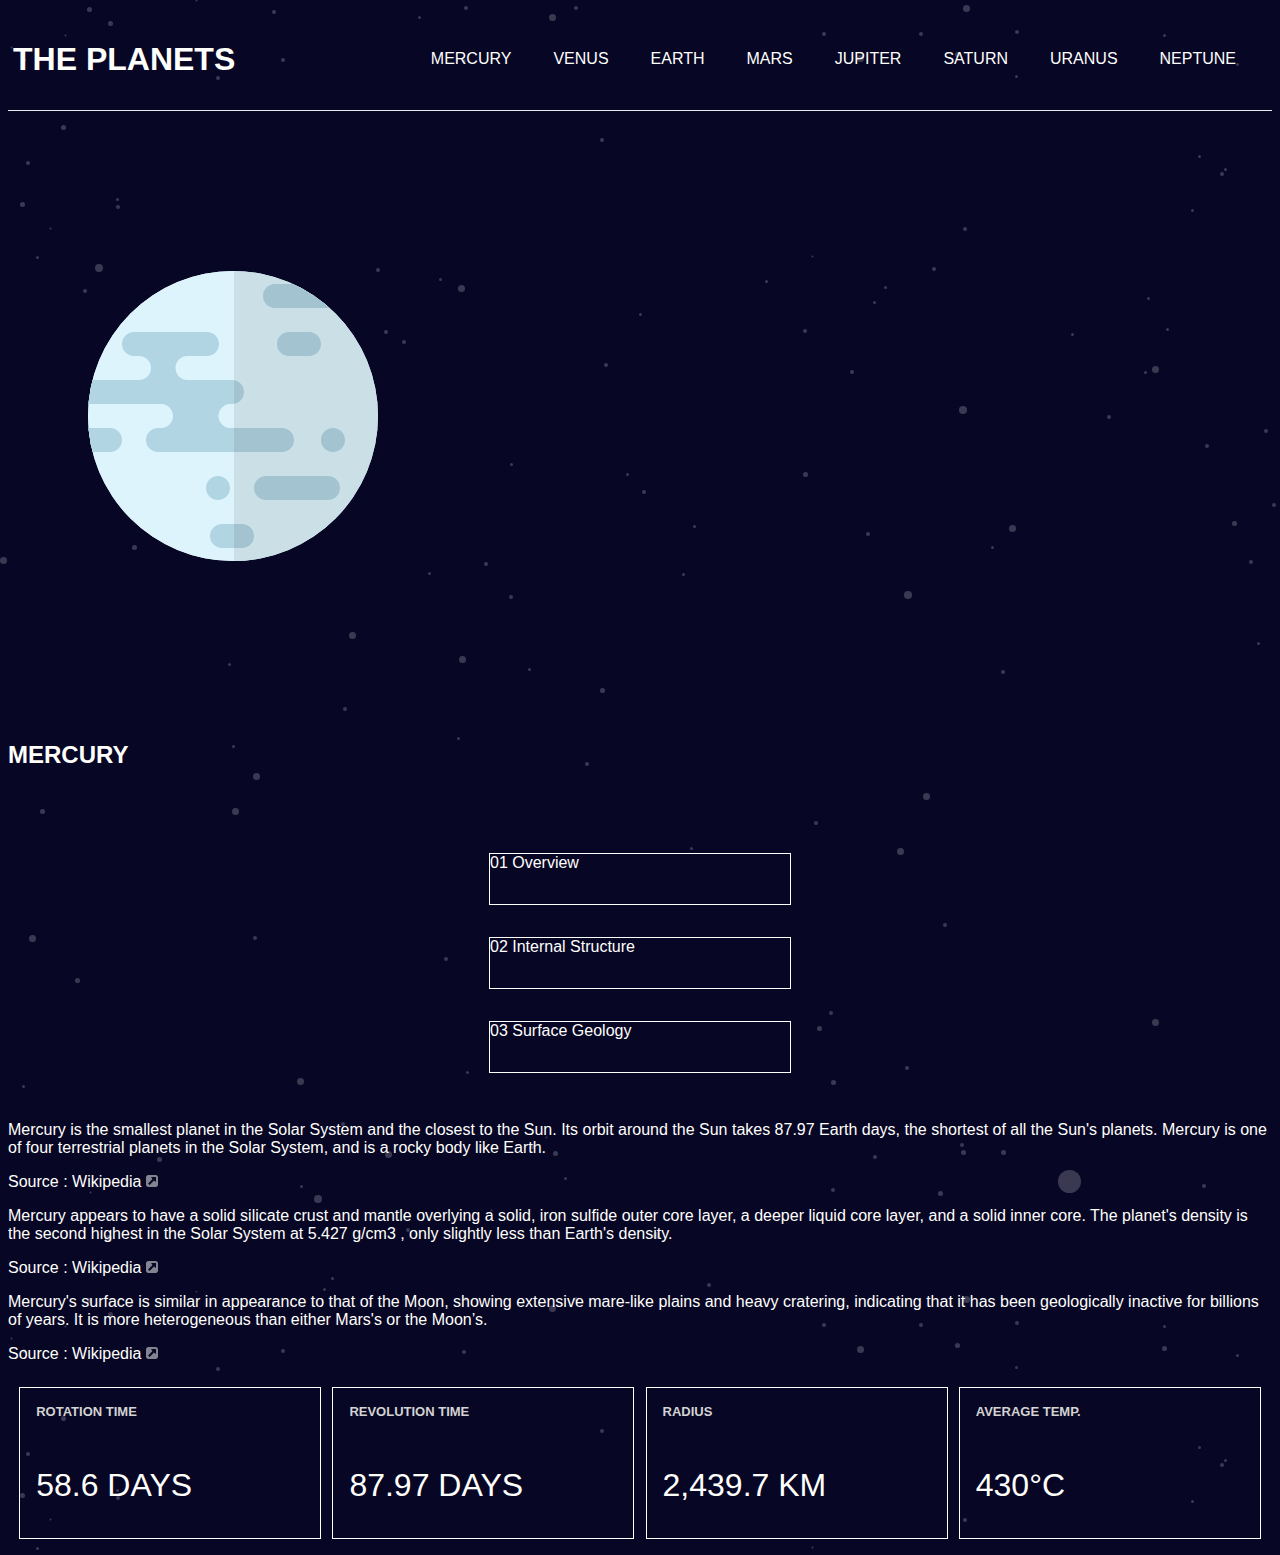
==== index.html @ 14587201 "spent several hours trying to fix on hover for planet svg, got nowhere. moved to working on overview" ====
<!DOCTYPE html>
<html lang="en">
<head>
  <meta charset="UTF-8">
  <meta name="viewport" content="width=device-width, initial-scale=1.0">

  <link rel="icon" type="image/png" sizes="32x32" href="./assets/favicon-32x32.png">
  <link rel="stylesheet" href="styles.css">
  <link rel="preconnect" href="https://fonts.googleapis.com">
  <link rel="preconnect" href="https://fonts.gstatic.com" crossorigin>
  <link href="https://fonts.googleapis.com/css2?family=Noto+Sans:ital,wght@0,100..900;1,100..900&display=swap" rel="stylesheet">
  
  <title>Frontend Mentor | Planets fact site</title>
</head>

<body>

  <!-- Header Start -->

  <header>
    <div class="header__logo">
      <h1>THE PLANETS</h1>
    </div>
    <div>
      <ul class="header__nav">
        <li class="header__li"><a href="index.html">MERCURY</a></li>
        <li class="header__li"><a href="venus.html">VENUS</a></li>
        <li class="header__li"><a href="earth.html">EARTH</a></li>
        <li class="header__li"><a href="mars.html">MARS</a></li>
        <li class="header__li"><a href="jupiter.html">JUPITER</a></li>
        <li class="header__li"><a href="saturn.html">SATURN</a></li>
        <li class="header__li"><a href="uranus.html">URANUS</a></li>
        <li class="header__li"><a href="neptune.html">NEPTUNE</a></li>
      </ul>
    </div>
  </header>

  <!-- Header End -->

  <!-- Planet SVGs Start -->

  <div class="planet__container">
    <div class="planet__top">
      <svg class="top__svg" xmlns="http://www.w3.org/2000/svg" xmlns:xlink="http://www.w3.org/1999/xlink" width="290" height="290"><defs><circle id="a" cx="145" cy="145" r="145"/><circle id="c" cx="145" cy="145" r="145"/></defs><g fill="none" fill-rule="evenodd"><circle cx="145" cy="145" r="145" fill="#DEF4FC" fill-rule="nonzero"/><mask id="b" fill="#fff"><use xlink:href="#a"/></mask><path fill="#B1D5E2" fill-rule="nonzero" d="M154 253c6.627 0 12 5.373 12 12s-5.373 12-12 12h-20c-6.627 0-12-5.373-12-12s5.373-12 12-12h20zm86-48c6.627 0 12 5.373 12 12s-5.373 12-12 12h-62c-6.627 0-12-5.373-12-12s5.373-12 12-12h62zm-110 0c6.627 0 12 5.373 12 12s-5.373 12-12 12-12-5.373-12-12 5.373-12 12-12zm-45-60c0-6.627-5.373-12-12-12H2c-6.627 0-12-5.373-12-12s5.373-12 12-12h49c6.627 0 12-5.373 12-12s-5.373-12-12-12h-5c-6.627 0-12-5.373-12-12s5.373-12 12-12h73c6.627 0 12 5.373 12 12s-5.373 12-12 12H99v.01c-6.395.262-11.5 5.53-11.5 11.99s5.105 11.728 11.5 11.99v.01h45c6.627 0 12 5.373 12 12s-5.373 12-12 12h-2l-.001.01c-6.395.263-11.499 5.53-11.499 11.99s5.104 11.727 11.499 11.99l.001.01h52c6.627 0 12 5.373 12 12s-5.373 12-12 12H70c-6.627 0-12-5.373-12-12s5.373-12 12-12h3c6.627 0 12-5.373 12-12zm160 12c6.627 0 12 5.373 12 12s-5.373 12-12 12-12-5.373-12-12 5.373-12 12-12zm-223 0c6.627 0 12 5.373 12 12s-5.373 12-12 12H2c-6.627 0-12-5.373-12-12s5.373-12 12-12h20zm199-96c6.627 0 12 5.373 12 12s-5.373 12-12 12h-20c-6.627 0-12-5.373-12-12s5.373-12 12-12h20zm24-48c6.627 0 12 5.373 12 12s-5.373 12-12 12h-58c-6.627 0-12-5.373-12-12s5.373-12 12-12h58z" mask="url(#b)"/><mask id="d" fill="#fff"><use xlink:href="#c"/></mask><path fill="#000" fill-rule="nonzero" mask="url(#d)" opacity=".078" d="M146 0h145v290H146z"/></g></svg>
    </div>

    <div class="planet__bottom">
      <svg class="bottom__svg" xmlns="http://www.w3.org/2000/svg" xmlns:xlink="http://www.w3.org/1999/xlink" width="290" height="290"><defs><circle id="a" cx="145" cy="145" r="145"/><circle id="c" cx="145" cy="145" r="145"/><path id="e" d="M0 0c76.768 0 139 62.232 139 139S76.768 278 0 278z"/></defs><g fill="none" fill-rule="evenodd"><circle cx="145" cy="145" r="145" fill="#DEF4FC" fill-rule="nonzero"/><mask id="b" fill="#fff"><use xlink:href="#a"/></mask><path fill="#B1D5E2" fill-rule="nonzero" d="M154 253c6.627 0 12 5.373 12 12s-5.373 12-12 12h-20c-6.627 0-12-5.373-12-12s5.373-12 12-12h20zm86-48c6.627 0 12 5.373 12 12s-5.373 12-12 12h-62c-6.627 0-12-5.373-12-12s5.373-12 12-12h62zm-110 0c6.627 0 12 5.373 12 12s-5.373 12-12 12-12-5.373-12-12 5.373-12 12-12zm-45-60c0-6.627-5.373-12-12-12H2c-6.627 0-12-5.373-12-12s5.373-12 12-12h49c6.627 0 12-5.373 12-12s-5.373-12-12-12h-5c-6.627 0-12-5.373-12-12s5.373-12 12-12h73c6.627 0 12 5.373 12 12s-5.373 12-12 12H99v.01c-6.395.262-11.5 5.53-11.5 11.99s5.105 11.728 11.5 11.99v.01h45c6.627 0 12 5.373 12 12s-5.373 12-12 12h-2l-.001.01c-6.395.263-11.499 5.53-11.499 11.99s5.104 11.727 11.499 11.99l.001.01h52c6.627 0 12 5.373 12 12s-5.373 12-12 12H70c-6.627 0-12-5.373-12-12s5.373-12 12-12h3c6.627 0 12-5.373 12-12zm160 12c6.627 0 12 5.373 12 12s-5.373 12-12 12-12-5.373-12-12 5.373-12 12-12zm-223 0c6.627 0 12 5.373 12 12s-5.373 12-12 12H2c-6.627 0-12-5.373-12-12s5.373-12 12-12h20zm199-96c6.627 0 12 5.373 12 12s-5.373 12-12 12h-20c-6.627 0-12-5.373-12-12s5.373-12 12-12h20zm24-48c6.627 0 12 5.373 12 12s-5.373 12-12 12h-58c-6.627 0-12-5.373-12-12s5.373-12 12-12h58z" mask="url(#b)"/><mask id="d" fill="#fff"><use xlink:href="#c"/></mask><path fill="#000" fill-rule="nonzero" mask="url(#d)" opacity=".078" d="M146 0h145v290H146z"/><g transform="translate(146 6)"><mask id="f" fill="#fff"><use xlink:href="#e"/></mask><use fill="#7A939C" xlink:href="#e"/><circle cx="1" cy="140" r="131" fill="#9AB2BB" mask="url(#f)"/><circle cx="1" cy="139" r="95" fill="#E8903F" mask="url(#f)"/><circle cx=".5" cy="139.5" r="41.5" fill="#FFEA87" mask="url(#f)"/></g></g></svg>
    </div>
  </div>

  <!-- Planet SVGs End -->

  <!-- Planet Name Display Start -->
  <div class="planet__name">
    <h2>MERCURY</h2>
  </div>
  <!-- Planet Name Display End -->

  <!-- Surface Geology Content End -->

  <!-- Tab Navigation Start -->

  <nav class="tab__navigation">
    <ul class="tab__list"></ul>
      <li class="tab__overview"><a href="#overview" onclick="showTab('overview')">01 Overview</a></li>
      <li class="tab__internal__structure"><a href="#internal-structure" onclick="showTab('internal-structure')">02 Internal Structure</a></li>
      <li class="tab__surface__geology"><a href="#surface-geology" onclick="showTab('surface-geology')">03 Surface Geology</a></li>
    </ul>
  </nav>

  <!-- Tab Navigation End -->

    <!-- JavaScript to Display Tabs + Content Start -->

    <script>
      function showTab(tabId) {
        let tabs = document.getElementsByClassName("tab__content");
        for (let i = 0; i < tabs.length; i++) {
          tabs[i].style.display = "none";
        }
        document.getElementById(tabId).style.display = "block";
      }
    </script>
  
    <!-- JavaScript to Display Tabs + Content End -->

  <!-- Overview Content Start -->

  <div id="overview" class="tab__content">
    <div class="overview__tab">
      <p>Mercury is the smallest planet in the Solar System and the closest 
        to the Sun. Its orbit around the Sun takes 87.97 Earth days, the 
        shortest of all the Sun's planets. Mercury is one of four terrestrial 
        planets in the Solar System, and is a rocky body like Earth.</p>
      <div class="source">
        <p>Source : <a href="https://en.wikipedia.org/wiki/Mercury_(planet)">Wikipedia <img src="assets/icon-source.svg" alt="Source Icon"></a></p>
      </div>
      </div>
    </div>
  </div>

  <!-- Overview Content End -->


  <!-- Internal Structure Content Start -->

  <div id="internal-structure" class="tab__content">
    <div class="internal__structure">
      <p>Mercury appears to have a solid silicate crust and mantle overlying a 
        solid, iron sulfide outer core layer, a deeper liquid core layer, and 
        a solid inner core. The planet's density is the second highest in the 
        Solar System at 5.427 g/cm3 , only slightly less than Earth's density.</p>
      <div class="source2">
        <p>Source : <a href="https://en.wikipedia.org/wiki/Mercury_(planet)#Internal_structure">Wikipedia <img src="assets/icon-source.svg" alt="Source Icon"></a></p>
      </div>
    </div>
  </div>

  <!-- Internal Structure Content End -->

  <!-- Surface Geology Content Start -->

  <div id="surface-geology" class="tab__content">
    <div class="surface__geology">
      <p>Mercury's surface is similar in appearance to that of the Moon, showing 
      extensive mare-like plains and heavy cratering, indicating that it has 
      been geologically inactive for billions of years. It is more heterogeneous 
      than either Mars's or the Moon’s.</p>
      <div class="source3">
        <p>Source : <a href="https://en.wikipedia.org/wiki/Mercury_(planet)#Surface_geology">Wikipedia <img src="assets/icon-source.svg" alt="Source Icon"></a></p>
      </div>
    </div>
  </div>

  <!-- Surface Geology Content End -->

  <!-- Planet Facts Flexbox Display Start -->

  <div class="planet__facts">
    <div class="rotation__time">
      <h3>ROTATION TIME</h3>
      <p>58.6 DAYS</p>
    </div>

    <div class="revolution__time">
      <h3>REVOLUTION TIME</h3>
      <p>87.97 DAYS</p>
    </div>

    <div class="radius">
      <h3>RADIUS</h3>
      <p>2,439.7 KM</p>
    </div>

    <div class="average__temp">
      <h3>AVERAGE TEMP.</h3>
      <p>430°C</p>
    </div>
  </div>

  <!-- Planet Facts Flexbox Display End -->

</body>

<footer>

</footer>

</html>
---- styles.css ----
/* Header */
header {
  position: relative;
  display: flex;
  justify-content: space-between;
  align-items: center;
  padding: 1rem 0;
  border-bottom: 1px solid #eaeaea;
  padding: 5px;
}


/* Navigation */
nav {
  position: relative;
  display: flex;
  flex-direction: row;
  justify-content: space-between;
}

.header__logo {
  margin-right: 1rem;
}

.header__nav {
  margin: 1;
  display: flex;
  flex-direction: row;
  justify-content: space-between;
  padding: 1rem 0;
  padding-right: 10px;
  list-style: none;
}

.header__li {
  margin: 0 1rem;
  padding: 5px;

}


/* Body */
body {
  position: relative;
  font-family: 'Noto Sans', sans-serif;
  font-family: 'Didact Gothic', sans-serif;
  font-weight:400;
  background-color: rgba(7,6,37,255);
  color: #fffffc;
  background-image: url('data:image/svg+xml,<svg xmlns="http://www.w3.org/2000/svg" width="1532" height="1291"><g fill="%23FFF" fill-rule="evenodd" opacity=".202"><circle cx="1155.5" cy="369.5" r="3.5"/><circle cx="1145.5" cy="372.5" r="1.5"/><circle cx="1167.5" cy="329.5" r="1.5"/><circle cx="1148.5" cy="298.5" r="1.5"/><circle cx="1225.5" cy="169.5" r="1.5"/><circle cx="1222" cy="174" r="2"/><circle cx="1199.5" cy="156.5" r="1.5"/><circle cx="1192.5" cy="210.5" r="1.5"/><circle cx="1344" cy="192" r="2"/><circle cx="1336" cy="332" r="2"/><circle cx="1362.5" cy="350.5" r="1.5"/><circle cx="1164.5" cy="57.5" r="2.5"/><circle cx="1237.5" cy="64.5" r="1.5"/><circle cx="1164.5" cy="35.5" r="1.5"/><circle cx="1016.5" cy="76.5" r="1.5"/><circle cx="1017" cy="32" r="2"/><circle cx="966.5" cy="8.5" r="3.5"/><circle cx="957.5" cy="54.5" r="2.5"/><circle cx="860.5" cy="58.5" r="3.5"/><circle cx="921" cy="34" r="2"/><circle cx="965" cy="229" r="2"/><circle cx="934" cy="269" r="2"/><circle cx="885.5" cy="287.5" r="1.5"/><circle cx="874.5" cy="302.5" r="1.5"/><circle cx="963" cy="410" r="4"/><circle cx="852" cy="372" r="2"/><circle cx="805" cy="331" r="2"/><circle cx="812.5" cy="256.5" r="1"/><circle cx="766.5" cy="281.5" r="1.5"/><circle cx="1510" cy="17" r="2"/><circle cx="1516.5" cy="20.5" r="2.5"/><circle cx="1457" cy="200" r="2"/><circle cx="1431.5" cy="75.5" r="1.5"/><circle cx="1420.5" cy="89.5" r="1.5"/><circle cx="1357.5" cy="43.5" r="1"/><circle cx="1310.5" cy="70.5" r="1.5"/><circle cx="805.5" cy="474.5" r="2.5"/><circle cx="1490" cy="409" r="2"/><circle cx="1508.5" cy="356.5" r="1.5"/><circle cx="1072.5" cy="334.5" r="1.5"/><circle cx="1109" cy="417" r="2"/><circle cx="1207" cy="446" r="2"/><circle cx="1266" cy="431" r="2"/><circle cx="1234.5" cy="523.5" r="2.5"/><circle cx="1274" cy="505" r="2"/><circle cx="1403.5" cy="481.5" r="1.5"/><circle cx="1417" cy="525" r="2"/><circle cx="1251" cy="562" r="2"/><circle cx="1326" cy="578" r="2"/><circle cx="1417.5" cy="661.5" r="2.5"/><circle cx="1396" cy="696" r="2"/><circle cx="1427.5" cy="677.5" r="1.5"/><circle cx="1258.5" cy="643.5" r="1.5"/><circle cx="1343.5" cy="758.5" r="2.5"/><circle cx="1498" cy="673" r="2"/><circle cx="1529.5" cy="633.5" r="2.5"/><circle cx="1440.5" cy="575.5" r="1"/><circle cx="1306.5" cy="918.5" r="1.5"/><circle cx="1499" cy="911" r="2"/><circle cx="1467.5" cy="923.5" r="1.5"/><circle cx="1497" cy="1029" r="2"/><circle cx="1432.5" cy="1044.5" r="1.5"/><circle cx="824" cy="34" r="2"/><circle cx="602" cy="140" r="2"/><circle cx="640.5" cy="314.5" r="1.5"/><circle cx="606" cy="365" r="2"/><circle cx="466" cy="8" r="2"/><circle cx="576" cy="8" r="2"/><circle cx="552.5" cy="17.5" r="3.5"/><circle cx="464" cy="61" r="2"/><circle cx="218" cy="78" r="2"/><circle cx="419.5" cy="17.5" r="1.5"/><circle cx="461.5" cy="288.5" r="3.5"/><circle cx="440.5" cy="279.5" r="1.5"/><circle cx="386" cy="332" r="2"/><circle cx="404" cy="342" r="2"/><circle cx="378" cy="270" r="2"/><circle cx="362" cy="365" r="2"/><circle cx="373.5" cy="433.5" r="3.5"/><circle cx="511.5" cy="464.5" r="1.5"/><circle cx="627.5" cy="474.5" r="1.5"/><circle cx="644" cy="492" r="2"/><circle cx="117.5" cy="199.5" r="1.5"/><circle cx="118" cy="207" r="2"/><circle cx="89.5" cy="9.5" r="2.5"/><circle cx="110.5" cy="23.5" r="2.5"/><circle cx="196.5" cy=".5" r="1"/><circle cx="274" cy="12" r="2"/><circle cx="283" cy="60" r="2"/><circle cx="63.5" cy="127.5" r="2.5"/><circle cx="24" cy="60" r="2"/><circle cx="65.5" cy="35.5" r="1"/><circle cx="28" cy="163" r="2"/><circle cx="22.5" cy="204.5" r="2.5"/><circle cx="99" cy="268" r="4"/><circle cx="50.5" cy="228.5" r="1"/><circle cx="37.5" cy="257.5" r="1.5"/><circle cx="85" cy="291" r="2"/><circle cx="11.5" cy="47.5" r="1"/><circle cx="138" cy="426" r="4"/><circle cx="262.5" cy="486.5" r="3.5"/><circle cx="269.5" cy="452.5" r="1.5"/><circle cx="134.5" cy="547.5" r="2.5"/><circle cx="3.5" cy="560.5" r="3.5"/><circle cx="429.5" cy="573.5" r="1.5"/><circle cx="486" cy="564" r="2"/><circle cx="511" cy="597" r="2"/><circle cx="352.5" cy="635.5" r="3.5"/><circle cx="345" cy="709" r="2"/><circle cx="256.5" cy="776.5" r="3.5"/><circle cx="235.5" cy="811.5" r="3.5"/><circle cx="229.5" cy="664.5" r="1.5"/><circle cx="233.5" cy="746.5" r="1.5"/><circle cx="42.5" cy="811.5" r="2.5"/><circle cx="77.5" cy="980.5" r="2.5"/><circle cx="255" cy="938" r="2"/><circle cx="32.5" cy="938.5" r="3.5"/><circle cx="23.5" cy="1086.5" r="1.5"/><circle cx="108.5" cy="1238.5" r="3.5"/><circle cx="159.5" cy="1159.5" r="2.5"/><circle cx="90.5" cy="1192.5" r="1"/><circle cx="300.5" cy="1081.5" r="3.5"/><circle cx="388.5" cy="1154.5" r="3.5"/><circle cx="343" cy="1124" r="2"/><circle cx="467.5" cy="1072.5" r="1.5"/><circle cx="532.5" cy="1146.5" r="2.5"/><circle cx="555.5" cy="1153.5" r="2.5"/><circle cx="546.5" cy="1137.5" r="1"/><circle cx="318" cy="1199" r="4"/><circle cx="301.5" cy="1186.5" r="1.5"/><circle cx="408" cy="1230" r="2"/><circle cx="491.5" cy="1210.5" r="1"/><circle cx="565.5" cy="1178.5" r="1.5"/><circle cx="656.5" cy="1235.5" r="3.5"/><circle cx="709" cy="1285" r="2"/><circle cx="324.5" cy="1289.5" r="1.5"/><circle cx="332.5" cy="1278.5" r="1.5"/><circle cx="819.5" cy="1028.5" r="2.5"/><circle cx="875" cy="1157" r="2"/><circle cx="963.5" cy="1152.5" r="2.5"/><circle cx="962" cy="1145" r="2"/><circle cx="1069.5" cy="1181.5" r="11.5"/><circle cx="1003.5" cy="1152.5" r="2.5"/><circle cx="940.5" cy="1193.5" r="2.5"/><circle cx="907" cy="1068" r="2"/><circle cx="945" cy="925" r="2"/><circle cx="1204" cy="1186" r="2"/><circle cx="691.5" cy="848.5" r="1.5"/><circle cx="831" cy="1013" r="2"/><circle cx="833.5" cy="1082.5" r="2.5"/><circle cx="833" cy="1190" r="2"/><circle cx="1155.5" cy="1022.5" r="3.5"/><circle cx="908" cy="595" r="4"/><circle cx="1012.5" cy="528.5" r="3.5"/><circle cx="992.5" cy="547.5" r="1.5"/><circle cx="577" cy="960" r="2"/><circle cx="599.5" cy="939.5" r="1.5"/><circle cx="446" cy="959" r="2"/><circle cx="868" cy="534" r="2"/><circle cx="683.5" cy="574.5" r="1.5"/><circle cx="694.5" cy="526.5" r="1.5"/><circle cx="462.5" cy="659.5" r="3.5"/><circle cx="458.5" cy="738.5" r="1.5"/><circle cx="587" cy="764" r="2"/><circle cx="602.5" cy="690.5" r="2.5"/><circle cx="529.5" cy="669.5" r="1.5"/><circle cx="900.5" cy="851.5" r="3.5"/><circle cx="926.5" cy="796.5" r="3.5"/><circle cx="816" cy="823" r="2"/><circle cx="1003" cy="672" r="2"/></g></svg>');
}

.planet__container {
  position: relative;
  display: flex;
  flex-direction: column;
  justify-content: left;
  align-items: left;
  margin-left: 5rem;
  margin-right: auto;
}

.planet__top {
  position: absolute;
  display: flex;
  flex-direction: column;
  justify-content: left;
  align-items: left;
  padding: 10rem 0;
  transition: opacity 2.5s ease-in-out;
  opacity: 1;
  z-index: 2;
}

.planet__bottom {
  position: relative;
  display: flex;
  flex-direction: column;
  justify-content: left;
  align-items: left;
  padding: 10rem 0;
  transition: opacity 2.5s ease-in-out;
  z-index: 1;
}

.planet__container:hover .planet__top {
  opacity: 0;
}

.planet__container:hover .planet__bottom {
  opacity: 1;
}

/* Footer */
footer {
  position: relative;
}

a:link, a:visited {
  color: #fffffc;
  text-decoration: none;
}

a:hover {
  color: #bd0f26;
  text-decoration: none;
}

a:active {
  color: #bd0f26;
  text-decoration: none;
}

.tab__navigation {
  position: relative;
  display: flex;
  flex-direction: column;
  /* justify-content: space-evenly; */
  align-items: center;
  padding: 1rem 0;
  margin: 1rem 0;
  list-style: none;
}

/* .tab__li {
  margin: 1rem 0;
  padding: 5px;
} */

.tab__overview {
  border: 1px solid #fffffc;
  height: 50px;
  width: 300px;
  margin: 1rem 0;
  background-color: rgba(7, 6, 37, 255);
}

.tab__internal__structure {
  border: 1px solid #fffffc;
  height: 50px;
  width: 300px;
  margin: 1rem 0;
  background-color: rgba(7, 6, 37, 255);
}

.tab__surface__geology {
  border: 1px solid #fffffc;
  height: 50px;
  width: 300px;
  margin: 1rem 0;
  background-color: rgba(7, 6, 37, 255);
}

.tab__overview.active,
.tab__internal__structure.active,
.tab__surface__geology.active {
  background-color: purple;
}

.planet__facts {
  position: relative;
  display: flex;
  flex-direction: row;
  justify-content: space-evenly;
  align-items: center;
  padding: .5rem 0;
  margin: .5rem 0;
}

.planet__facts h3 {
  margin: 1rem 0;
  color: lightgrey;
  padding: 1rem;
  margin-top: auto;
  font-size: small;
}

.planet__facts p {
  /* margin: 1rem 0; */
  color: #fffffc;
  padding: 1rem;
  font-size: xx-large;
  margin-top: auto;
}

.rotation__time,
.revolution__time,
.radius,
.average__temp {
  border: 1px solid #fffffc;
  width: 300px;
  height: 150px;
}
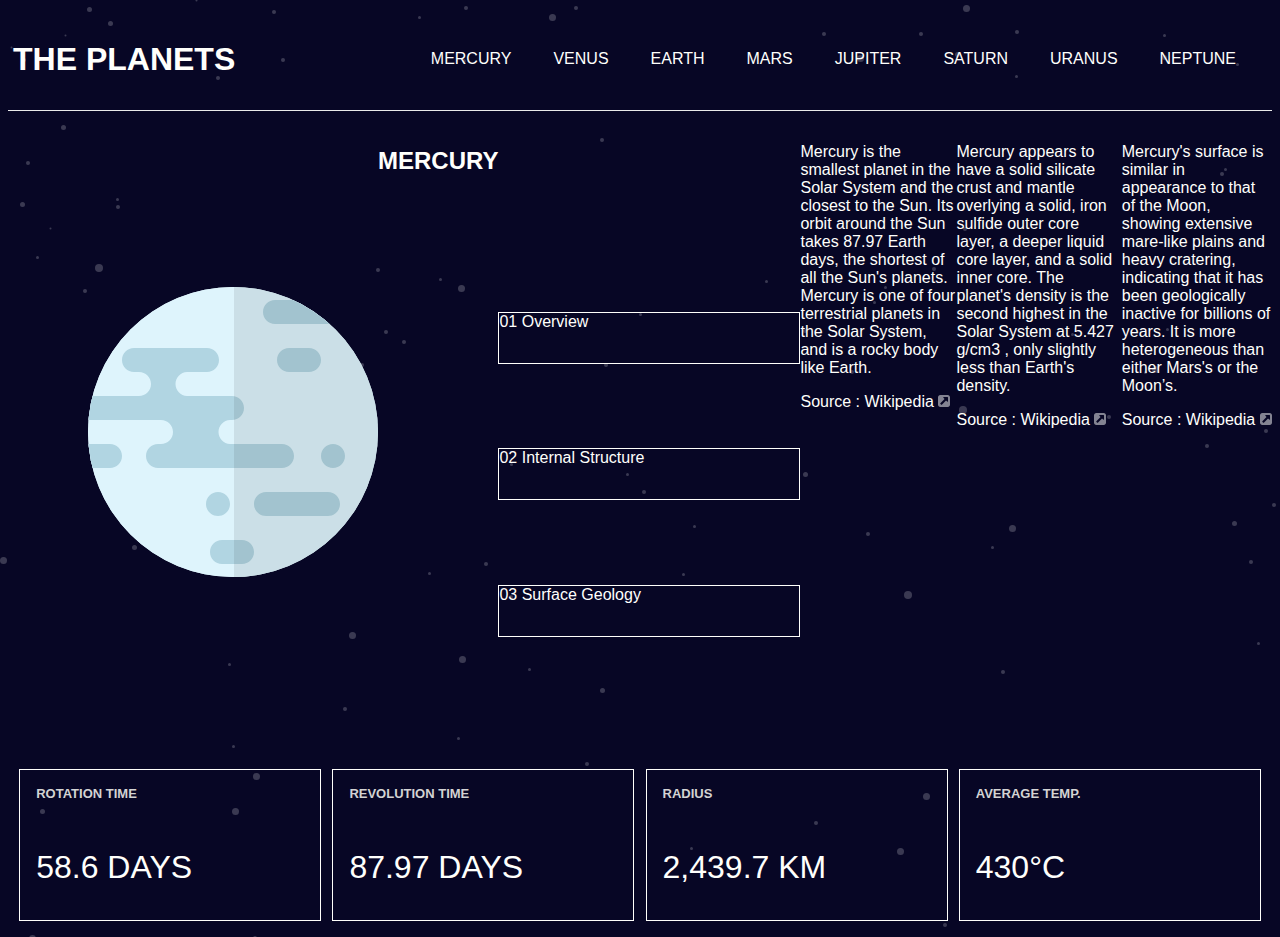
==== commit ba9c9b83: "kind of got the flexbox layout i want" ====
--- a/index.html
+++ b/index.html
@@ -37,6 +37,8 @@
 
   <!-- Header End -->
 
+<div class="flex__container1"> <!-- Start of flex__container1 -->
+  
   <!-- Planet SVGs Start -->
 
   <div class="planet__container">
@@ -71,19 +73,19 @@
 
   <!-- Tab Navigation End -->
 
-    <!-- JavaScript to Display Tabs + Content Start -->
+  <!-- JavaScript to Display Tabs + Content Start -->
 
-    <script>
-      function showTab(tabId) {
-        let tabs = document.getElementsByClassName("tab__content");
-        for (let i = 0; i < tabs.length; i++) {
-          tabs[i].style.display = "none";
-        }
-        document.getElementById(tabId).style.display = "block";
+  <script>
+    function showTab(tabId) {
+      let tabs = document.getElementsByClassName("tab__content");
+      for (let i = 0; i < tabs.length; i++) {
+        tabs[i].style.display = "none";
       }
-    </script>
+      document.getElementById(tabId).style.display = "block";
+    }
+  </script>
   
-    <!-- JavaScript to Display Tabs + Content End -->
+  <!-- JavaScript to Display Tabs + Content End -->
 
   <!-- Overview Content Start -->
 
@@ -96,12 +98,10 @@
       <div class="source">
         <p>Source : <a href="https://en.wikipedia.org/wiki/Mercury_(planet)">Wikipedia <img src="assets/icon-source.svg" alt="Source Icon"></a></p>
       </div>
-      </div>
     </div>
   </div>
-
+ 
   <!-- Overview Content End -->
-
 
   <!-- Internal Structure Content Start -->
 
@@ -127,6 +127,7 @@
       extensive mare-like plains and heavy cratering, indicating that it has 
       been geologically inactive for billions of years. It is more heterogeneous 
       than either Mars's or the Moon’s.</p>
+    </div>
       <div class="source3">
         <p>Source : <a href="https://en.wikipedia.org/wiki/Mercury_(planet)#Surface_geology">Wikipedia <img src="assets/icon-source.svg" alt="Source Icon"></a></p>
       </div>
@@ -134,9 +135,12 @@
   </div>
 
   <!-- Surface Geology Content End -->
+  
+</div> <!-- End of flex__container1 -->
 
   <!-- Planet Facts Flexbox Display Start -->
 
+<div id="planet__facts__container" class="flex__container2"> <!-- Start of flex__container2 -->
   <div class="planet__facts">
     <div class="rotation__time">
       <h3>ROTATION TIME</h3>
@@ -158,6 +162,7 @@
       <p>430°C</p>
     </div>
   </div>
+</div> <!-- End of flex__container2 -->
 
   <!-- Planet Facts Flexbox Display End -->
 
--- a/styles.css
+++ b/styles.css
@@ -50,12 +50,15 @@
   background-image: url('data:image/svg+xml,<svg xmlns="http://www.w3.org/2000/svg" width="1532" height="1291"><g fill="%23FFF" fill-rule="evenodd" opacity=".202"><circle cx="1155.5" cy="369.5" r="3.5"/><circle cx="1145.5" cy="372.5" r="1.5"/><circle cx="1167.5" cy="329.5" r="1.5"/><circle cx="1148.5" cy="298.5" r="1.5"/><circle cx="1225.5" cy="169.5" r="1.5"/><circle cx="1222" cy="174" r="2"/><circle cx="1199.5" cy="156.5" r="1.5"/><circle cx="1192.5" cy="210.5" r="1.5"/><circle cx="1344" cy="192" r="2"/><circle cx="1336" cy="332" r="2"/><circle cx="1362.5" cy="350.5" r="1.5"/><circle cx="1164.5" cy="57.5" r="2.5"/><circle cx="1237.5" cy="64.5" r="1.5"/><circle cx="1164.5" cy="35.5" r="1.5"/><circle cx="1016.5" cy="76.5" r="1.5"/><circle cx="1017" cy="32" r="2"/><circle cx="966.5" cy="8.5" r="3.5"/><circle cx="957.5" cy="54.5" r="2.5"/><circle cx="860.5" cy="58.5" r="3.5"/><circle cx="921" cy="34" r="2"/><circle cx="965" cy="229" r="2"/><circle cx="934" cy="269" r="2"/><circle cx="885.5" cy="287.5" r="1.5"/><circle cx="874.5" cy="302.5" r="1.5"/><circle cx="963" cy="410" r="4"/><circle cx="852" cy="372" r="2"/><circle cx="805" cy="331" r="2"/><circle cx="812.5" cy="256.5" r="1"/><circle cx="766.5" cy="281.5" r="1.5"/><circle cx="1510" cy="17" r="2"/><circle cx="1516.5" cy="20.5" r="2.5"/><circle cx="1457" cy="200" r="2"/><circle cx="1431.5" cy="75.5" r="1.5"/><circle cx="1420.5" cy="89.5" r="1.5"/><circle cx="1357.5" cy="43.5" r="1"/><circle cx="1310.5" cy="70.5" r="1.5"/><circle cx="805.5" cy="474.5" r="2.5"/><circle cx="1490" cy="409" r="2"/><circle cx="1508.5" cy="356.5" r="1.5"/><circle cx="1072.5" cy="334.5" r="1.5"/><circle cx="1109" cy="417" r="2"/><circle cx="1207" cy="446" r="2"/><circle cx="1266" cy="431" r="2"/><circle cx="1234.5" cy="523.5" r="2.5"/><circle cx="1274" cy="505" r="2"/><circle cx="1403.5" cy="481.5" r="1.5"/><circle cx="1417" cy="525" r="2"/><circle cx="1251" cy="562" r="2"/><circle cx="1326" cy="578" r="2"/><circle cx="1417.5" cy="661.5" r="2.5"/><circle cx="1396" cy="696" r="2"/><circle cx="1427.5" cy="677.5" r="1.5"/><circle cx="1258.5" cy="643.5" r="1.5"/><circle cx="1343.5" cy="758.5" r="2.5"/><circle cx="1498" cy="673" r="2"/><circle cx="1529.5" cy="633.5" r="2.5"/><circle cx="1440.5" cy="575.5" r="1"/><circle cx="1306.5" cy="918.5" r="1.5"/><circle cx="1499" cy="911" r="2"/><circle cx="1467.5" cy="923.5" r="1.5"/><circle cx="1497" cy="1029" r="2"/><circle cx="1432.5" cy="1044.5" r="1.5"/><circle cx="824" cy="34" r="2"/><circle cx="602" cy="140" r="2"/><circle cx="640.5" cy="314.5" r="1.5"/><circle cx="606" cy="365" r="2"/><circle cx="466" cy="8" r="2"/><circle cx="576" cy="8" r="2"/><circle cx="552.5" cy="17.5" r="3.5"/><circle cx="464" cy="61" r="2"/><circle cx="218" cy="78" r="2"/><circle cx="419.5" cy="17.5" r="1.5"/><circle cx="461.5" cy="288.5" r="3.5"/><circle cx="440.5" cy="279.5" r="1.5"/><circle cx="386" cy="332" r="2"/><circle cx="404" cy="342" r="2"/><circle cx="378" cy="270" r="2"/><circle cx="362" cy="365" r="2"/><circle cx="373.5" cy="433.5" r="3.5"/><circle cx="511.5" cy="464.5" r="1.5"/><circle cx="627.5" cy="474.5" r="1.5"/><circle cx="644" cy="492" r="2"/><circle cx="117.5" cy="199.5" r="1.5"/><circle cx="118" cy="207" r="2"/><circle cx="89.5" cy="9.5" r="2.5"/><circle cx="110.5" cy="23.5" r="2.5"/><circle cx="196.5" cy=".5" r="1"/><circle cx="274" cy="12" r="2"/><circle cx="283" cy="60" r="2"/><circle cx="63.5" cy="127.5" r="2.5"/><circle cx="24" cy="60" r="2"/><circle cx="65.5" cy="35.5" r="1"/><circle cx="28" cy="163" r="2"/><circle cx="22.5" cy="204.5" r="2.5"/><circle cx="99" cy="268" r="4"/><circle cx="50.5" cy="228.5" r="1"/><circle cx="37.5" cy="257.5" r="1.5"/><circle cx="85" cy="291" r="2"/><circle cx="11.5" cy="47.5" r="1"/><circle cx="138" cy="426" r="4"/><circle cx="262.5" cy="486.5" r="3.5"/><circle cx="269.5" cy="452.5" r="1.5"/><circle cx="134.5" cy="547.5" r="2.5"/><circle cx="3.5" cy="560.5" r="3.5"/><circle cx="429.5" cy="573.5" r="1.5"/><circle cx="486" cy="564" r="2"/><circle cx="511" cy="597" r="2"/><circle cx="352.5" cy="635.5" r="3.5"/><circle cx="345" cy="709" r="2"/><circle cx="256.5" cy="776.5" r="3.5"/><circle cx="235.5" cy="811.5" r="3.5"/><circle cx="229.5" cy="664.5" r="1.5"/><circle cx="233.5" cy="746.5" r="1.5"/><circle cx="42.5" cy="811.5" r="2.5"/><circle cx="77.5" cy="980.5" r="2.5"/><circle cx="255" cy="938" r="2"/><circle cx="32.5" cy="938.5" r="3.5"/><circle cx="23.5" cy="1086.5" r="1.5"/><circle cx="108.5" cy="1238.5" r="3.5"/><circle cx="159.5" cy="1159.5" r="2.5"/><circle cx="90.5" cy="1192.5" r="1"/><circle cx="300.5" cy="1081.5" r="3.5"/><circle cx="388.5" cy="1154.5" r="3.5"/><circle cx="343" cy="1124" r="2"/><circle cx="467.5" cy="1072.5" r="1.5"/><circle cx="532.5" cy="1146.5" r="2.5"/><circle cx="555.5" cy="1153.5" r="2.5"/><circle cx="546.5" cy="1137.5" r="1"/><circle cx="318" cy="1199" r="4"/><circle cx="301.5" cy="1186.5" r="1.5"/><circle cx="408" cy="1230" r="2"/><circle cx="491.5" cy="1210.5" r="1"/><circle cx="565.5" cy="1178.5" r="1.5"/><circle cx="656.5" cy="1235.5" r="3.5"/><circle cx="709" cy="1285" r="2"/><circle cx="324.5" cy="1289.5" r="1.5"/><circle cx="332.5" cy="1278.5" r="1.5"/><circle cx="819.5" cy="1028.5" r="2.5"/><circle cx="875" cy="1157" r="2"/><circle cx="963.5" cy="1152.5" r="2.5"/><circle cx="962" cy="1145" r="2"/><circle cx="1069.5" cy="1181.5" r="11.5"/><circle cx="1003.5" cy="1152.5" r="2.5"/><circle cx="940.5" cy="1193.5" r="2.5"/><circle cx="907" cy="1068" r="2"/><circle cx="945" cy="925" r="2"/><circle cx="1204" cy="1186" r="2"/><circle cx="691.5" cy="848.5" r="1.5"/><circle cx="831" cy="1013" r="2"/><circle cx="833.5" cy="1082.5" r="2.5"/><circle cx="833" cy="1190" r="2"/><circle cx="1155.5" cy="1022.5" r="3.5"/><circle cx="908" cy="595" r="4"/><circle cx="1012.5" cy="528.5" r="3.5"/><circle cx="992.5" cy="547.5" r="1.5"/><circle cx="577" cy="960" r="2"/><circle cx="599.5" cy="939.5" r="1.5"/><circle cx="446" cy="959" r="2"/><circle cx="868" cy="534" r="2"/><circle cx="683.5" cy="574.5" r="1.5"/><circle cx="694.5" cy="526.5" r="1.5"/><circle cx="462.5" cy="659.5" r="3.5"/><circle cx="458.5" cy="738.5" r="1.5"/><circle cx="587" cy="764" r="2"/><circle cx="602.5" cy="690.5" r="2.5"/><circle cx="529.5" cy="669.5" r="1.5"/><circle cx="900.5" cy="851.5" r="3.5"/><circle cx="926.5" cy="796.5" r="3.5"/><circle cx="816" cy="823" r="2"/><circle cx="1003" cy="672" r="2"/></g></svg>');
 }
 
+.flex__container1 {
+  display: flex;
+  flex-direction: row;
+  justify-content: space-evenly;
+  padding: 1rem 0;
+}
+
 .planet__container {
   position: relative;
-  display: flex;
-  flex-direction: column;
-  justify-content: left;
-  align-items: left;
   margin-left: 5rem;
   margin-right: auto;
 }
@@ -96,6 +99,8 @@
   position: relative;
 }
 
+/* Global */
+
 a:link, a:visited {
   color: #fffffc;
   text-decoration: none;
@@ -115,24 +120,18 @@
   position: relative;
   display: flex;
   flex-direction: column;
-  /* justify-content: space-evenly; */
+  justify-content: space-evenly;
   align-items: center;
   padding: 1rem 0;
   margin: 1rem 0;
   list-style: none;
 }
 
-/* .tab__li {
-  margin: 1rem 0;
-  padding: 5px;
-} */
-
 .tab__overview {
   border: 1px solid #fffffc;
   height: 50px;
   width: 300px;
   margin: 1rem 0;
-  background-color: rgba(7, 6, 37, 255);
 }
 
 .tab__internal__structure {
@@ -140,7 +139,6 @@
   height: 50px;
   width: 300px;
   margin: 1rem 0;
-  background-color: rgba(7, 6, 37, 255);
 }
 
 .tab__surface__geology {
@@ -148,9 +146,9 @@
   height: 50px;
   width: 300px;
   margin: 1rem 0;
-  background-color: rgba(7, 6, 37, 255);
 }
 
+.tab__navigation.active,
 .tab__overview.active,
 .tab__internal__structure.active,
 .tab__surface__geology.active {
@@ -191,3 +189,4 @@
   width: 300px;
   height: 150px;
 }
+
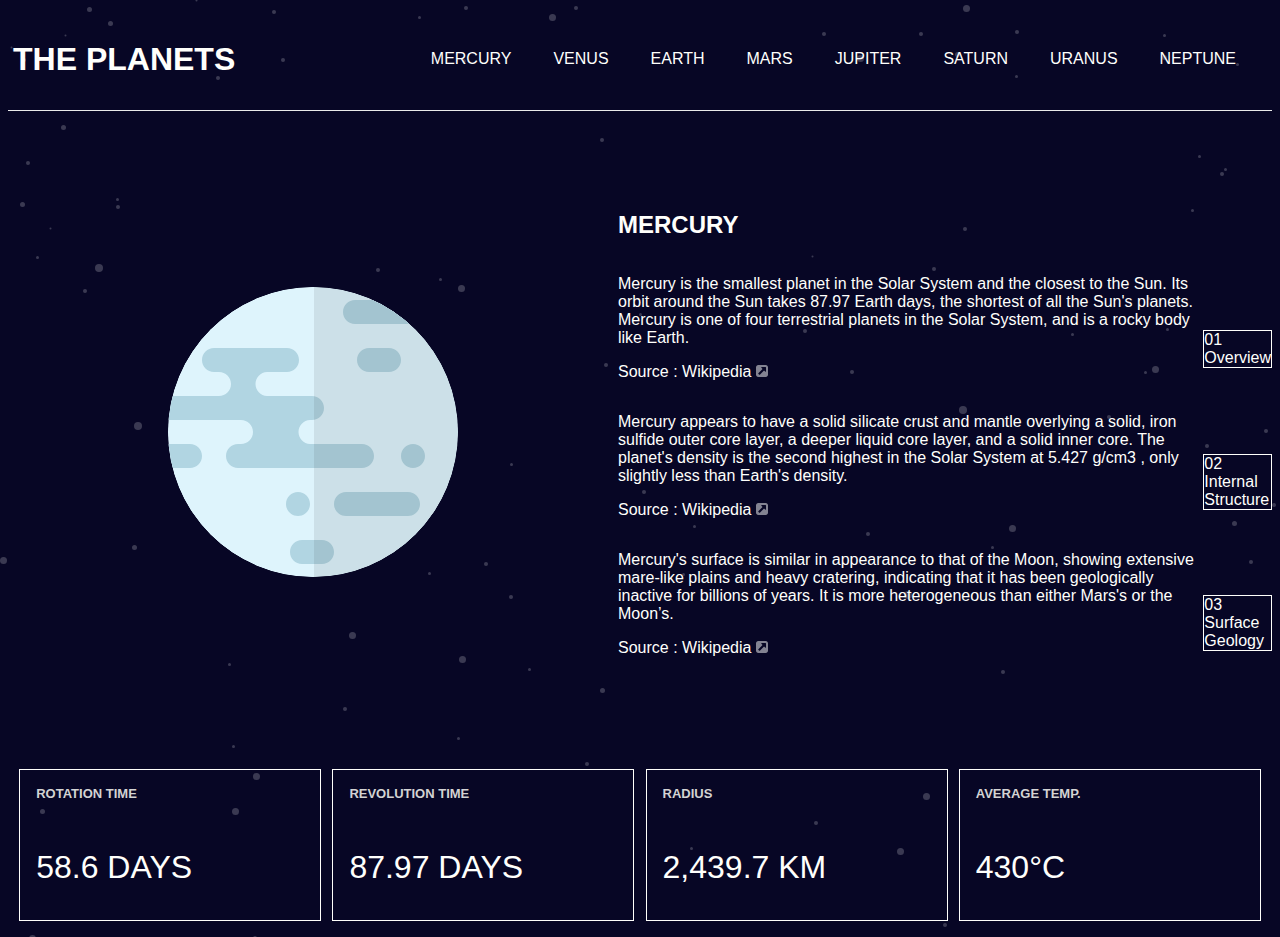
==== commit acc9361b: "trying to fix main__content__container to include the tab navigation" ====
--- a/index.html
+++ b/index.html
@@ -53,88 +53,91 @@
 
   <!-- Planet SVGs End -->
 
-  <!-- Planet Name Display Start -->
-  <div class="planet__name">
-    <h2>MERCURY</h2>
-  </div>
-  <!-- Planet Name Display End -->
+  <div id="main__content" class="main__content__container"> <!-- Start of main__content container -->
 
-  <!-- Surface Geology Content End -->
+    <!-- Planet Name Display Start -->
+    <div class="planet__name">
+      <h2>MERCURY</h2>
+    </div>
+    <!-- Planet Name Display End -->
 
-  <!-- Tab Navigation Start -->
+    <!-- JavaScript to Display Tabs + Content Start -->
 
-  <nav class="tab__navigation">
-    <ul class="tab__list"></ul>
-      <li class="tab__overview"><a href="#overview" onclick="showTab('overview')">01 Overview</a></li>
-      <li class="tab__internal__structure"><a href="#internal-structure" onclick="showTab('internal-structure')">02 Internal Structure</a></li>
-      <li class="tab__surface__geology"><a href="#surface-geology" onclick="showTab('surface-geology')">03 Surface Geology</a></li>
-    </ul>
-  </nav>
+    <script>
+      function showTab(tabId) {
+        let tabs = document.getElementsByClassName("tab__content");
+        for (let i = 0; i < tabs.length; i++) {
+          tabs[i].style.display = "none";
+        }
+        document.getElementById(tabId).style.display = "block";
+      }
+    </script>
+  
+    <!-- JavaScript to Display Tabs + Content End -->
 
-  <!-- Tab Navigation End -->
+    <!-- Overview Content Start -->
 
-  <!-- JavaScript to Display Tabs + Content Start -->
-
-  <script>
-    function showTab(tabId) {
-      let tabs = document.getElementsByClassName("tab__content");
-      for (let i = 0; i < tabs.length; i++) {
-        tabs[i].style.display = "none";
-      }
-      document.getElementById(tabId).style.display = "block";
-    }
-  </script>
-  
-  <!-- JavaScript to Display Tabs + Content End -->
-
-  <!-- Overview Content Start -->
-
-  <div id="overview" class="tab__content">
-    <div class="overview__tab">
-      <p>Mercury is the smallest planet in the Solar System and the closest 
-        to the Sun. Its orbit around the Sun takes 87.97 Earth days, the 
-        shortest of all the Sun's planets. Mercury is one of four terrestrial 
-        planets in the Solar System, and is a rocky body like Earth.</p>
-      <div class="source">
-        <p>Source : <a href="https://en.wikipedia.org/wiki/Mercury_(planet)">Wikipedia <img src="assets/icon-source.svg" alt="Source Icon"></a></p>
+    <div id="overview" class="tab__content">
+      <div class="overview__tab">
+        <p>Mercury is the smallest planet in the Solar System and the closest 
+          to the Sun. Its orbit around the Sun takes 87.97 Earth days, the 
+          shortest of all the Sun's planets. Mercury is one of four terrestrial 
+          planets in the Solar System, and is a rocky body like Earth.</p>
+        <div class="source">
+          <p>Source : <a href="https://en.wikipedia.org/wiki/Mercury_(planet)">Wikipedia <img src="assets/icon-source.svg" alt="Source Icon"></a></p>
+        </div>
       </div>
     </div>
-  </div>
  
-  <!-- Overview Content End -->
+    <!-- Overview Content End -->
 
-  <!-- Internal Structure Content Start -->
+    <!-- Internal Structure Content Start -->
 
-  <div id="internal-structure" class="tab__content">
-    <div class="internal__structure">
-      <p>Mercury appears to have a solid silicate crust and mantle overlying a 
-        solid, iron sulfide outer core layer, a deeper liquid core layer, and 
-        a solid inner core. The planet's density is the second highest in the 
-        Solar System at 5.427 g/cm3 , only slightly less than Earth's density.</p>
-      <div class="source2">
-        <p>Source : <a href="https://en.wikipedia.org/wiki/Mercury_(planet)#Internal_structure">Wikipedia <img src="assets/icon-source.svg" alt="Source Icon"></a></p>
+    <div id="internal-structure" class="tab__content">
+      <div class="internal__structure">
+        <p>Mercury appears to have a solid silicate crust and mantle overlying a 
+          solid, iron sulfide outer core layer, a deeper liquid core layer, and 
+          a solid inner core. The planet's density is the second highest in the 
+          Solar System at 5.427 g/cm3 , only slightly less than Earth's density.</p>
+        <div class="source2">
+          <p>Source : <a href="https://en.wikipedia.org/wiki/Mercury_(planet)#Internal_structure">Wikipedia <img src="assets/icon-source.svg" alt="Source Icon"></a></p>
+        </div>
       </div>
     </div>
-  </div>
 
-  <!-- Internal Structure Content End -->
+    <!-- Internal Structure Content End -->
 
-  <!-- Surface Geology Content Start -->
+    <!-- Surface Geology Content Start -->
 
-  <div id="surface-geology" class="tab__content">
-    <div class="surface__geology">
-      <p>Mercury's surface is similar in appearance to that of the Moon, showing 
-      extensive mare-like plains and heavy cratering, indicating that it has 
-      been geologically inactive for billions of years. It is more heterogeneous 
-      than either Mars's or the Moon’s.</p>
-    </div>
-      <div class="source3">
-        <p>Source : <a href="https://en.wikipedia.org/wiki/Mercury_(planet)#Surface_geology">Wikipedia <img src="assets/icon-source.svg" alt="Source Icon"></a></p>
+    <div id="surface-geology" class="tab__content">
+      <div class="surface__geology">
+        <p>Mercury's surface is similar in appearance to that of the Moon, showing 
+        extensive mare-like plains and heavy cratering, indicating that it has 
+        been geologically inactive for billions of years. It is more heterogeneous 
+        than either Mars's or the Moon’s.</p>
+      </div>
+        <div class="source3">
+          <p>Source : <a href="https://en.wikipedia.org/wiki/Mercury_(planet)#Surface_geology">Wikipedia <img src="assets/icon-source.svg" alt="Source Icon"></a></p>
+        </div>
       </div>
     </div>
-  </div>
 
-  <!-- Surface Geology Content End -->
+    <!-- Surface Geology Content End -->
+
+      <!-- Tab Navigation Start -->
+
+      <nav class="tab__navigation">
+        <ul class="tab__list"></ul>
+          <li class="tab__overview"><a href="#overview" onclick="showTab('overview')">01 Overview</a></li>
+          <li class="tab__internal__structure"><a href="#internal-structure" onclick="showTab('internal-structure')">02 Internal Structure</a></li>
+          <li class="tab__surface__geology"><a href="#surface-geology" onclick="showTab('surface-geology')">03 Surface Geology</a></li>
+        </ul>
+      </nav>
+
+      <!-- Tab Navigation End -->
+
+  </div> <!-- End of main__content container -->
+
   
 </div> <!-- End of flex__container1 -->
 
--- a/styles.css
+++ b/styles.css
@@ -59,8 +59,8 @@
 
 .planet__container {
   position: relative;
-  margin-left: 5rem;
-  margin-right: auto;
+  margin-left: 10rem;
+  margin-right: 10rem;
 }
 
 .planet__top {
@@ -70,9 +70,10 @@
   justify-content: left;
   align-items: left;
   padding: 10rem 0;
-  transition: opacity 2.5s ease-in-out;
+  /* transition: opacity 2.5s ease-in-out; */
   opacity: 1;
   z-index: 2;
+  
 }
 
 .planet__bottom {
@@ -82,15 +83,32 @@
   justify-content: left;
   align-items: left;
   padding: 10rem 0;
-  transition: opacity 2.5s ease-in-out;
   z-index: 1;
-}
-
-.planet__container:hover .planet__top {
+  
+}
+
+/* .planet__container:hover .planet__top {
   opacity: 0;
 }
 
 .planet__container:hover .planet__bottom {
+  opacity: 1;
+} */
+
+.top__svg {
+  border-radius: 50%;
+}
+
+.bottom__svg {
+  border-radius: 50%;
+}
+
+.top__svg:hover {
+  opacity: 0;
+  transition: opacity 1.5s ease-in-out;
+}
+
+.bottom__svg:hover {
   opacity: 1;
 }
 
@@ -116,36 +134,42 @@
   text-decoration: none;
 }
 
+.main__content__container {
+  position: relative;
+  display: flex;
+  flex-direction: column;
+  justify-content: center;
+  align-items: left;
+  padding: 1rem 0;
+}
+
 .tab__navigation {
   position: relative;
   display: flex;
   flex-direction: column;
   justify-content: space-evenly;
-  align-items: center;
-  padding: 1rem 0;
-  margin: 1rem 0;
+  /* align-items: center; */
+  /* padding: .5rem 0; */
+  /* margin: .5rem 0; */
   list-style: none;
 }
 
 .tab__overview {
   border: 1px solid #fffffc;
-  height: 50px;
-  width: 300px;
-  margin: 1rem 0;
+  /* height: 50px;
+  width: 600px; */
 }
 
 .tab__internal__structure {
   border: 1px solid #fffffc;
-  height: 50px;
-  width: 300px;
-  margin: 1rem 0;
+  /* height: 50px;
+  width: 600px; */
 }
 
 .tab__surface__geology {
   border: 1px solid #fffffc;
-  height: 50px;
-  width: 300px;
-  margin: 1rem 0;
+  /* height: 50px;
+  width: 600px; */
 }
 
 .tab__navigation.active,
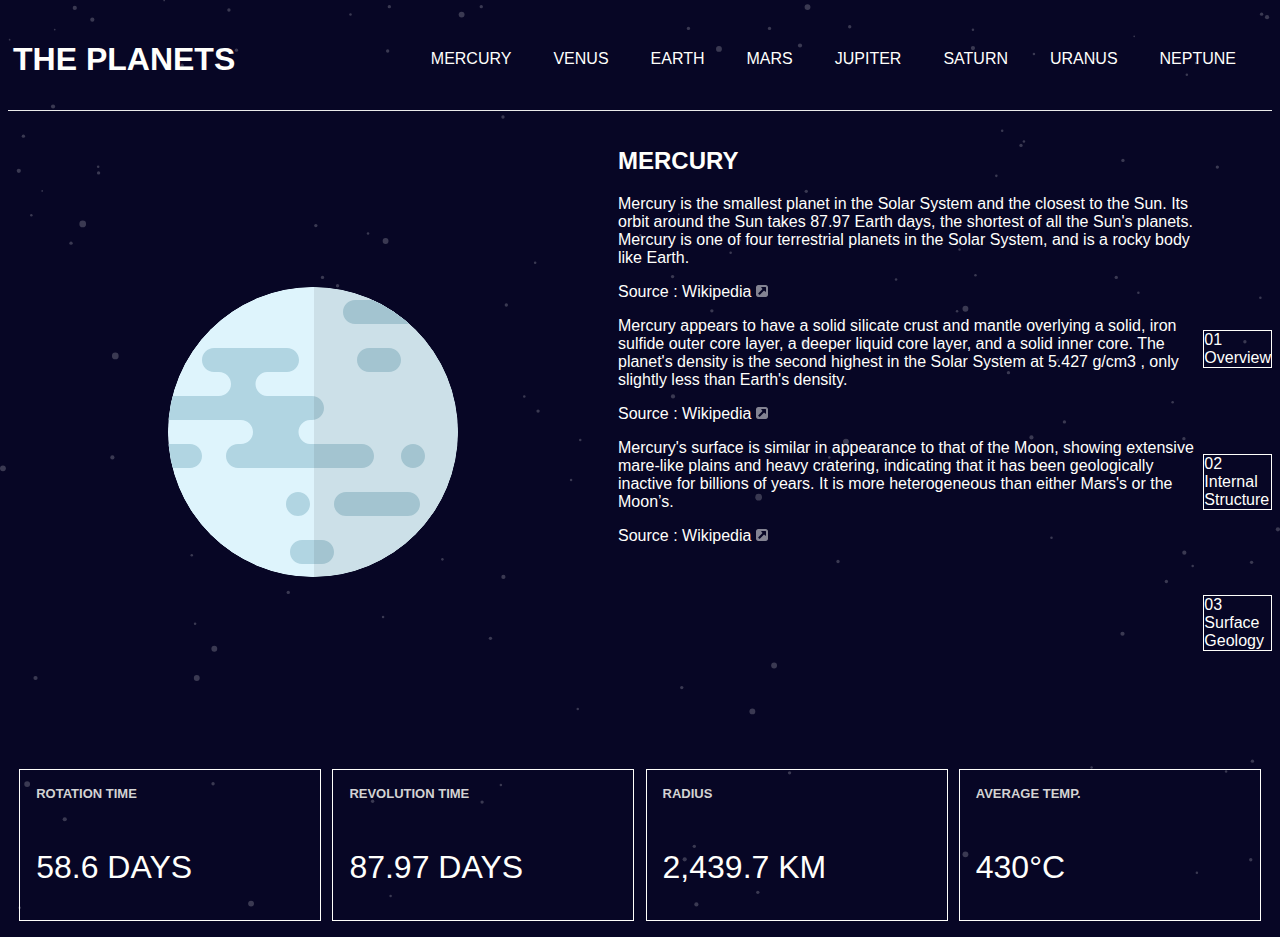
==== commit a845225a: "fixed formatting of div elements in HTML, still working on main content container including the tab " ====
--- a/index.html
+++ b/index.html
@@ -124,9 +124,9 @@
 
     <!-- Surface Geology Content End -->
 
-      <!-- Tab Navigation Start -->
+    <!-- Tab Navigation Start -->
 
-      <nav class="tab__navigation">
+    <nav class="tab__navigation">
         <ul class="tab__list"></ul>
           <li class="tab__overview"><a href="#overview" onclick="showTab('overview')">01 Overview</a></li>
           <li class="tab__internal__structure"><a href="#internal-structure" onclick="showTab('internal-structure')">02 Internal Structure</a></li>
@@ -136,36 +136,36 @@
 
       <!-- Tab Navigation End -->
 
+  
   </div> <!-- End of main__content container -->
 
-  
 </div> <!-- End of flex__container1 -->
 
   <!-- Planet Facts Flexbox Display Start -->
 
-<div id="planet__facts__container" class="flex__container2"> <!-- Start of flex__container2 -->
-  <div class="planet__facts">
-    <div class="rotation__time">
-      <h3>ROTATION TIME</h3>
-      <p>58.6 DAYS</p>
+  <div id="planet__facts__container" class="flex__container2"> <!-- Start of flex__container2 -->
+    <div class="planet__facts">
+      <div class="rotation__time">
+        <h3>ROTATION TIME</h3>
+        <p>58.6 DAYS</p>
+      </div>
+
+      <div class="revolution__time">
+        <h3>REVOLUTION TIME</h3>
+        <p>87.97 DAYS</p>
+      </div>
+
+      <div class="radius">
+        <h3>RADIUS</h3>
+        <p>2,439.7 KM</p>
+      </div>
+
+      <div class="average__temp">
+        <h3>AVERAGE TEMP.</h3>
+        <p>430°C</p>
+      </div>
     </div>
-
-    <div class="revolution__time">
-      <h3>REVOLUTION TIME</h3>
-      <p>87.97 DAYS</p>
-    </div>
-
-    <div class="radius">
-      <h3>RADIUS</h3>
-      <p>2,439.7 KM</p>
-    </div>
-
-    <div class="average__temp">
-      <h3>AVERAGE TEMP.</h3>
-      <p>430°C</p>
-    </div>
-  </div>
-</div> <!-- End of flex__container2 -->
+  </div> <!-- End of flex__container2 -->
 
   <!-- Planet Facts Flexbox Display End -->
 
--- a/styles.css
+++ b/styles.css
@@ -11,12 +11,12 @@
 
 
 /* Navigation */
-nav {
+/* nav {
   position: relative;
   display: flex;
   flex-direction: row;
   justify-content: space-between;
-}
+} */
 
 .header__logo {
   margin-right: 1rem;
@@ -44,10 +44,11 @@
   position: relative;
   font-family: 'Noto Sans', sans-serif;
   font-family: 'Didact Gothic', sans-serif;
-  font-weight:400;
+  font-weight: 400;
   background-color: rgba(7,6,37,255);
   color: #fffffc;
   background-image: url('data:image/svg+xml,<svg xmlns="http://www.w3.org/2000/svg" width="1532" height="1291"><g fill="%23FFF" fill-rule="evenodd" opacity=".202"><circle cx="1155.5" cy="369.5" r="3.5"/><circle cx="1145.5" cy="372.5" r="1.5"/><circle cx="1167.5" cy="329.5" r="1.5"/><circle cx="1148.5" cy="298.5" r="1.5"/><circle cx="1225.5" cy="169.5" r="1.5"/><circle cx="1222" cy="174" r="2"/><circle cx="1199.5" cy="156.5" r="1.5"/><circle cx="1192.5" cy="210.5" r="1.5"/><circle cx="1344" cy="192" r="2"/><circle cx="1336" cy="332" r="2"/><circle cx="1362.5" cy="350.5" r="1.5"/><circle cx="1164.5" cy="57.5" r="2.5"/><circle cx="1237.5" cy="64.5" r="1.5"/><circle cx="1164.5" cy="35.5" r="1.5"/><circle cx="1016.5" cy="76.5" r="1.5"/><circle cx="1017" cy="32" r="2"/><circle cx="966.5" cy="8.5" r="3.5"/><circle cx="957.5" cy="54.5" r="2.5"/><circle cx="860.5" cy="58.5" r="3.5"/><circle cx="921" cy="34" r="2"/><circle cx="965" cy="229" r="2"/><circle cx="934" cy="269" r="2"/><circle cx="885.5" cy="287.5" r="1.5"/><circle cx="874.5" cy="302.5" r="1.5"/><circle cx="963" cy="410" r="4"/><circle cx="852" cy="372" r="2"/><circle cx="805" cy="331" r="2"/><circle cx="812.5" cy="256.5" r="1"/><circle cx="766.5" cy="281.5" r="1.5"/><circle cx="1510" cy="17" r="2"/><circle cx="1516.5" cy="20.5" r="2.5"/><circle cx="1457" cy="200" r="2"/><circle cx="1431.5" cy="75.5" r="1.5"/><circle cx="1420.5" cy="89.5" r="1.5"/><circle cx="1357.5" cy="43.5" r="1"/><circle cx="1310.5" cy="70.5" r="1.5"/><circle cx="805.5" cy="474.5" r="2.5"/><circle cx="1490" cy="409" r="2"/><circle cx="1508.5" cy="356.5" r="1.5"/><circle cx="1072.5" cy="334.5" r="1.5"/><circle cx="1109" cy="417" r="2"/><circle cx="1207" cy="446" r="2"/><circle cx="1266" cy="431" r="2"/><circle cx="1234.5" cy="523.5" r="2.5"/><circle cx="1274" cy="505" r="2"/><circle cx="1403.5" cy="481.5" r="1.5"/><circle cx="1417" cy="525" r="2"/><circle cx="1251" cy="562" r="2"/><circle cx="1326" cy="578" r="2"/><circle cx="1417.5" cy="661.5" r="2.5"/><circle cx="1396" cy="696" r="2"/><circle cx="1427.5" cy="677.5" r="1.5"/><circle cx="1258.5" cy="643.5" r="1.5"/><circle cx="1343.5" cy="758.5" r="2.5"/><circle cx="1498" cy="673" r="2"/><circle cx="1529.5" cy="633.5" r="2.5"/><circle cx="1440.5" cy="575.5" r="1"/><circle cx="1306.5" cy="918.5" r="1.5"/><circle cx="1499" cy="911" r="2"/><circle cx="1467.5" cy="923.5" r="1.5"/><circle cx="1497" cy="1029" r="2"/><circle cx="1432.5" cy="1044.5" r="1.5"/><circle cx="824" cy="34" r="2"/><circle cx="602" cy="140" r="2"/><circle cx="640.5" cy="314.5" r="1.5"/><circle cx="606" cy="365" r="2"/><circle cx="466" cy="8" r="2"/><circle cx="576" cy="8" r="2"/><circle cx="552.5" cy="17.5" r="3.5"/><circle cx="464" cy="61" r="2"/><circle cx="218" cy="78" r="2"/><circle cx="419.5" cy="17.5" r="1.5"/><circle cx="461.5" cy="288.5" r="3.5"/><circle cx="440.5" cy="279.5" r="1.5"/><circle cx="386" cy="332" r="2"/><circle cx="404" cy="342" r="2"/><circle cx="378" cy="270" r="2"/><circle cx="362" cy="365" r="2"/><circle cx="373.5" cy="433.5" r="3.5"/><circle cx="511.5" cy="464.5" r="1.5"/><circle cx="627.5" cy="474.5" r="1.5"/><circle cx="644" cy="492" r="2"/><circle cx="117.5" cy="199.5" r="1.5"/><circle cx="118" cy="207" r="2"/><circle cx="89.5" cy="9.5" r="2.5"/><circle cx="110.5" cy="23.5" r="2.5"/><circle cx="196.5" cy=".5" r="1"/><circle cx="274" cy="12" r="2"/><circle cx="283" cy="60" r="2"/><circle cx="63.5" cy="127.5" r="2.5"/><circle cx="24" cy="60" r="2"/><circle cx="65.5" cy="35.5" r="1"/><circle cx="28" cy="163" r="2"/><circle cx="22.5" cy="204.5" r="2.5"/><circle cx="99" cy="268" r="4"/><circle cx="50.5" cy="228.5" r="1"/><circle cx="37.5" cy="257.5" r="1.5"/><circle cx="85" cy="291" r="2"/><circle cx="11.5" cy="47.5" r="1"/><circle cx="138" cy="426" r="4"/><circle cx="262.5" cy="486.5" r="3.5"/><circle cx="269.5" cy="452.5" r="1.5"/><circle cx="134.5" cy="547.5" r="2.5"/><circle cx="3.5" cy="560.5" r="3.5"/><circle cx="429.5" cy="573.5" r="1.5"/><circle cx="486" cy="564" r="2"/><circle cx="511" cy="597" r="2"/><circle cx="352.5" cy="635.5" r="3.5"/><circle cx="345" cy="709" r="2"/><circle cx="256.5" cy="776.5" r="3.5"/><circle cx="235.5" cy="811.5" r="3.5"/><circle cx="229.5" cy="664.5" r="1.5"/><circle cx="233.5" cy="746.5" r="1.5"/><circle cx="42.5" cy="811.5" r="2.5"/><circle cx="77.5" cy="980.5" r="2.5"/><circle cx="255" cy="938" r="2"/><circle cx="32.5" cy="938.5" r="3.5"/><circle cx="23.5" cy="1086.5" r="1.5"/><circle cx="108.5" cy="1238.5" r="3.5"/><circle cx="159.5" cy="1159.5" r="2.5"/><circle cx="90.5" cy="1192.5" r="1"/><circle cx="300.5" cy="1081.5" r="3.5"/><circle cx="388.5" cy="1154.5" r="3.5"/><circle cx="343" cy="1124" r="2"/><circle cx="467.5" cy="1072.5" r="1.5"/><circle cx="532.5" cy="1146.5" r="2.5"/><circle cx="555.5" cy="1153.5" r="2.5"/><circle cx="546.5" cy="1137.5" r="1"/><circle cx="318" cy="1199" r="4"/><circle cx="301.5" cy="1186.5" r="1.5"/><circle cx="408" cy="1230" r="2"/><circle cx="491.5" cy="1210.5" r="1"/><circle cx="565.5" cy="1178.5" r="1.5"/><circle cx="656.5" cy="1235.5" r="3.5"/><circle cx="709" cy="1285" r="2"/><circle cx="324.5" cy="1289.5" r="1.5"/><circle cx="332.5" cy="1278.5" r="1.5"/><circle cx="819.5" cy="1028.5" r="2.5"/><circle cx="875" cy="1157" r="2"/><circle cx="963.5" cy="1152.5" r="2.5"/><circle cx="962" cy="1145" r="2"/><circle cx="1069.5" cy="1181.5" r="11.5"/><circle cx="1003.5" cy="1152.5" r="2.5"/><circle cx="940.5" cy="1193.5" r="2.5"/><circle cx="907" cy="1068" r="2"/><circle cx="945" cy="925" r="2"/><circle cx="1204" cy="1186" r="2"/><circle cx="691.5" cy="848.5" r="1.5"/><circle cx="831" cy="1013" r="2"/><circle cx="833.5" cy="1082.5" r="2.5"/><circle cx="833" cy="1190" r="2"/><circle cx="1155.5" cy="1022.5" r="3.5"/><circle cx="908" cy="595" r="4"/><circle cx="1012.5" cy="528.5" r="3.5"/><circle cx="992.5" cy="547.5" r="1.5"/><circle cx="577" cy="960" r="2"/><circle cx="599.5" cy="939.5" r="1.5"/><circle cx="446" cy="959" r="2"/><circle cx="868" cy="534" r="2"/><circle cx="683.5" cy="574.5" r="1.5"/><circle cx="694.5" cy="526.5" r="1.5"/><circle cx="462.5" cy="659.5" r="3.5"/><circle cx="458.5" cy="738.5" r="1.5"/><circle cx="587" cy="764" r="2"/><circle cx="602.5" cy="690.5" r="2.5"/><circle cx="529.5" cy="669.5" r="1.5"/><circle cx="900.5" cy="851.5" r="3.5"/><circle cx="926.5" cy="796.5" r="3.5"/><circle cx="816" cy="823" r="2"/><circle cx="1003" cy="672" r="2"/></g></svg>');
+  background-size: cover;
 }
 
 .flex__container1 {
@@ -105,7 +106,8 @@
 
 .top__svg:hover {
   opacity: 0;
-  transition: opacity 1.5s ease-in-out;
+  transition: opacity 1.5s ease-in;
+  
 }
 
 .bottom__svg:hover {
@@ -134,7 +136,9 @@
   text-decoration: none;
 }
 
-.main__content__container {
+/* Main Content */
+
+.main__content {
   position: relative;
   display: flex;
   flex-direction: column;
@@ -142,6 +146,7 @@
   align-items: left;
   padding: 1rem 0;
 }
+
 
 .tab__navigation {
   position: relative;
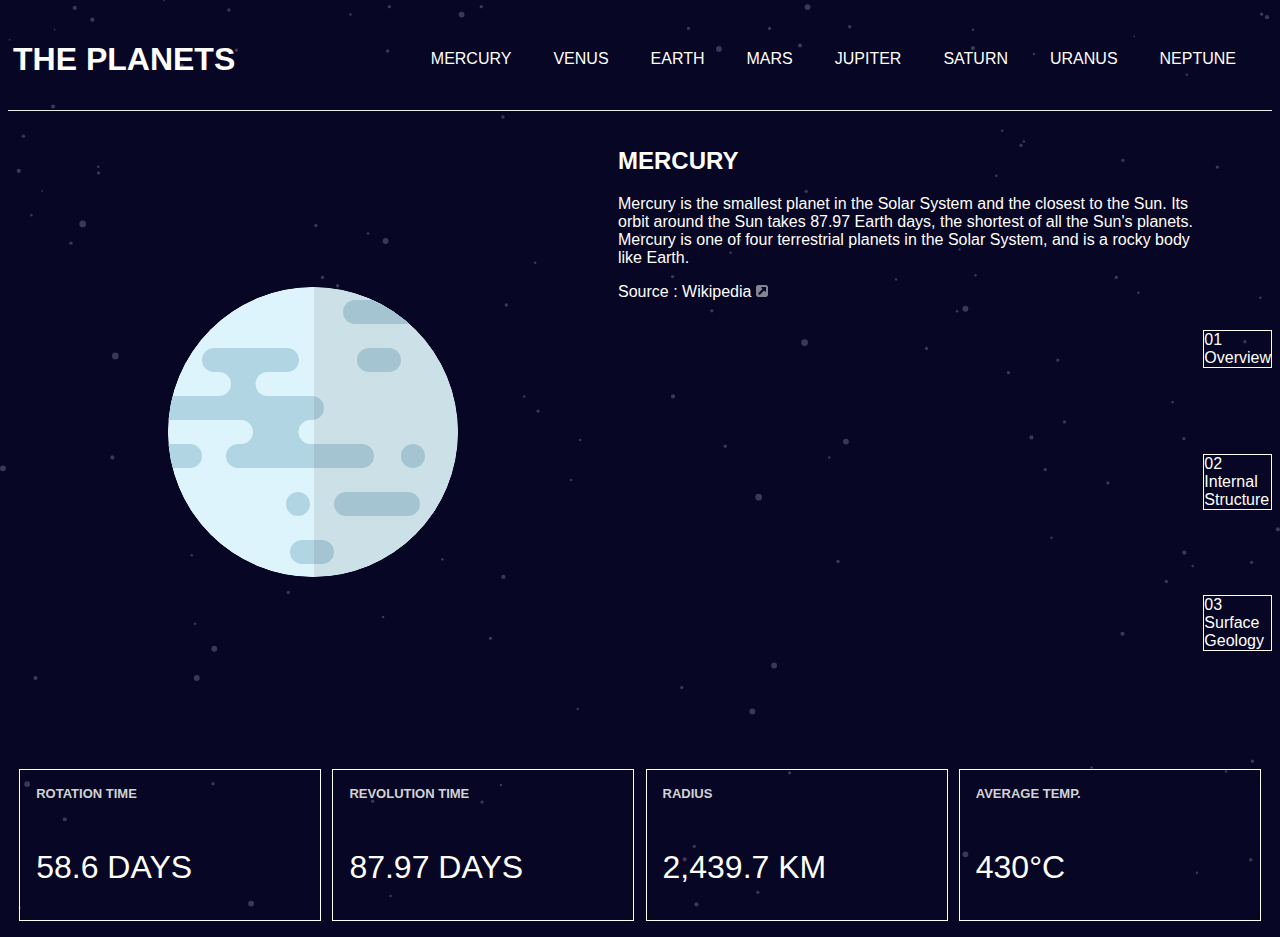
==== commit 0b2d4616: "added a script to show only overview tab content on page load, rather than everything. Kind of glitc" ====
--- a/index.html
+++ b/index.html
@@ -71,8 +71,13 @@
         }
         document.getElementById(tabId).style.display = "block";
       }
+
+      // Display only the overview__tab on page load
+      window.addEventListener("load", function() {
+        showTab("overview");
+      });
     </script>
-  
+
     <!-- JavaScript to Display Tabs + Content End -->
 
     <!-- Overview Content Start -->
@@ -88,7 +93,7 @@
         </div>
       </div>
     </div>
- 
+
     <!-- Overview Content End -->
 
     <!-- Internal Structure Content Start -->
--- a/styles.css
+++ b/styles.css
@@ -159,29 +159,38 @@
   list-style: none;
 }
 
-.tab__overview {
-  border: 1px solid #fffffc;
-  /* height: 50px;
-  width: 600px; */
-}
-
-.tab__internal__structure {
-  border: 1px solid #fffffc;
-  /* height: 50px;
-  width: 600px; */
-}
-
-.tab__surface__geology {
-  border: 1px solid #fffffc;
-  /* height: 50px;
-  width: 600px; */
-}
-
-.tab__navigation.active,
+.tab__overview.inactive,
+.tab__internal__structure.inactive,
+.tab__surface__geology.inactive {
+  display: none;
+}
+
 .tab__overview.active,
 .tab__internal__structure.active,
 .tab__surface__geology.active {
-  background-color: purple;
+  display: none;
+}
+
+.tab__overview.active {
+  display: block;
+}
+
+.tab__overview {
+  border: 1px solid #fffffc;
+  /* height: 50px;
+  width: 600px; */
+}
+
+.tab__internal__structure {
+  border: 1px solid #fffffc;
+  /* height: 50px;
+  width: 600px; */
+}
+
+.tab__surface__geology {
+  border: 1px solid #fffffc;
+  /* height: 50px;
+  width: 600px; */
 }
 
 .planet__facts {
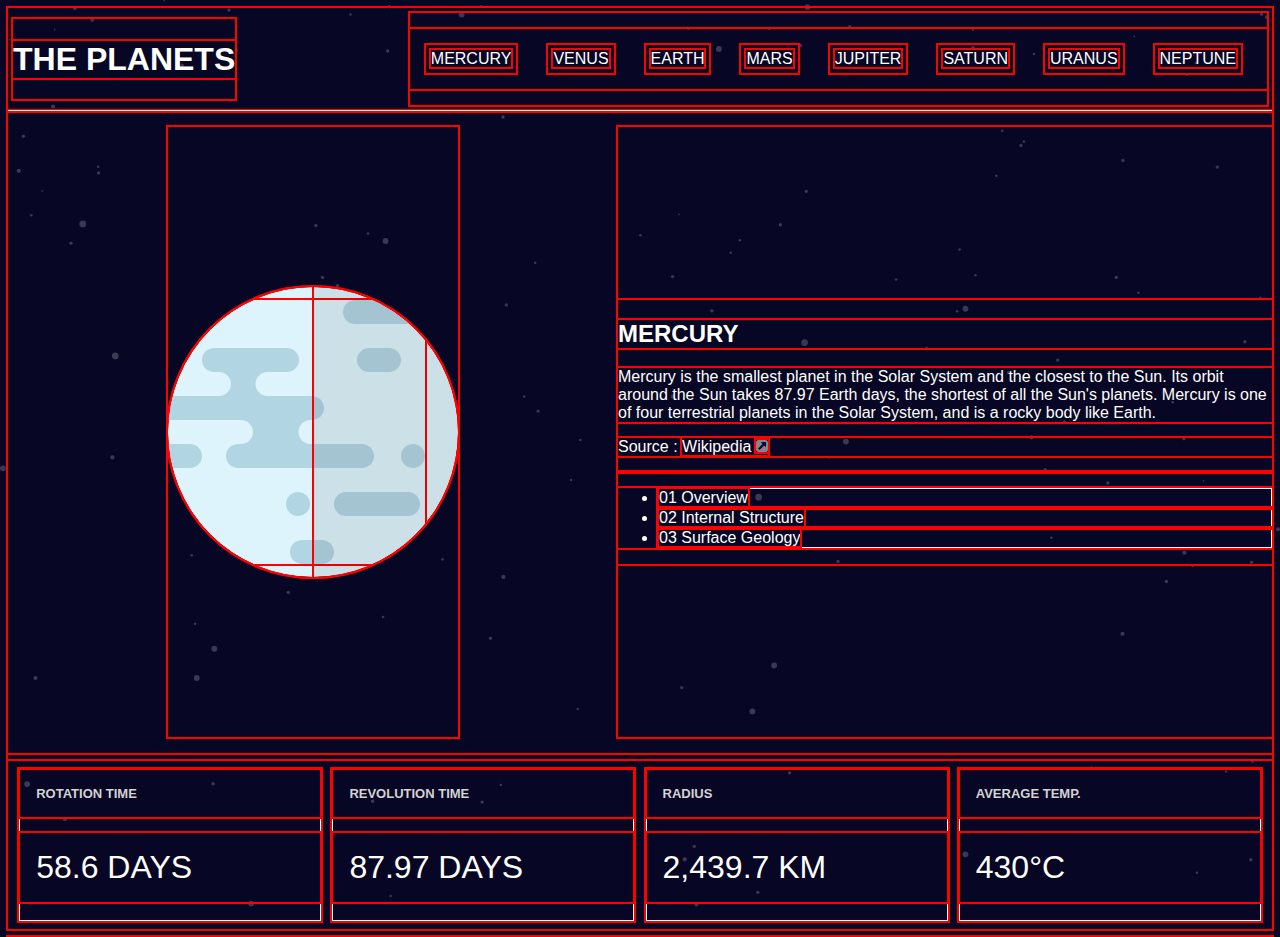
==== commit bfcffa1c: "got the tab navigation where I want it" ====
--- a/index.html
+++ b/index.html
@@ -55,34 +55,9 @@
 
   <div id="main__content" class="main__content__container"> <!-- Start of main__content container -->
 
-    <!-- Planet Name Display Start -->
-    <div class="planet__name">
-      <h2>MERCURY</h2>
-    </div>
-    <!-- Planet Name Display End -->
+    <div id="overview" class="tab__content"><!-- Overview Content Start -->
+      <h2 class="planet__name">MERCURY</h2>
 
-    <!-- JavaScript to Display Tabs + Content Start -->
-
-    <script>
-      function showTab(tabId) {
-        let tabs = document.getElementsByClassName("tab__content");
-        for (let i = 0; i < tabs.length; i++) {
-          tabs[i].style.display = "none";
-        }
-        document.getElementById(tabId).style.display = "block";
-      }
-
-      // Display only the overview__tab on page load
-      window.addEventListener("load", function() {
-        showTab("overview");
-      });
-    </script>
-
-    <!-- JavaScript to Display Tabs + Content End -->
-
-    <!-- Overview Content Start -->
-
-    <div id="overview" class="tab__content">
       <div class="overview__tab">
         <p>Mercury is the smallest planet in the Solar System and the closest 
           to the Sun. Its orbit around the Sun takes 87.97 Earth days, the 
@@ -93,10 +68,6 @@
         </div>
       </div>
     </div>
-
-    <!-- Overview Content End -->
-
-    <!-- Internal Structure Content Start -->
 
     <div id="internal-structure" class="tab__content">
       <div class="internal__structure">
@@ -110,10 +81,6 @@
       </div>
     </div>
 
-    <!-- Internal Structure Content End -->
-
-    <!-- Surface Geology Content Start -->
-
     <div id="surface-geology" class="tab__content">
       <div class="surface__geology">
         <p>Mercury's surface is similar in appearance to that of the Moon, showing 
@@ -125,25 +92,14 @@
           <p>Source : <a href="https://en.wikipedia.org/wiki/Mercury_(planet)#Surface_geology">Wikipedia <img src="assets/icon-source.svg" alt="Source Icon"></a></p>
         </div>
       </div>
-    </div>
-
-    <!-- Surface Geology Content End -->
-
-    <!-- Tab Navigation Start -->
-
-    <nav class="tab__navigation">
-        <ul class="tab__list"></ul>
+      <nav class="tab__navigation">
+        <ul class="tab__list">
           <li class="tab__overview"><a href="#overview" onclick="showTab('overview')">01 Overview</a></li>
           <li class="tab__internal__structure"><a href="#internal-structure" onclick="showTab('internal-structure')">02 Internal Structure</a></li>
           <li class="tab__surface__geology"><a href="#surface-geology" onclick="showTab('surface-geology')">03 Surface Geology</a></li>
         </ul>
       </nav>
-
-      <!-- Tab Navigation End -->
-
-  
   </div> <!-- End of main__content container -->
-
 </div> <!-- End of flex__container1 -->
 
   <!-- Planet Facts Flexbox Display Start -->
@@ -174,6 +130,21 @@
 
   <!-- Planet Facts Flexbox Display End -->
 
+  <script>
+    function showTab(tabId) {
+      let tabs = document.getElementsByClassName("tab__content");
+      for (let i = 0; i < tabs.length; i++) {
+        tabs[i].style.display = "none";
+      }
+      document.getElementById(tabId).style.display = "block";
+    }
+
+    // Display only the overview__tab on page load
+    window.addEventListener("load", function() {
+      showTab("overview");
+    });
+  </script>
+
 </body>
 
 <footer>
--- a/styles.css
+++ b/styles.css
@@ -1,3 +1,5 @@
+*{outline: 2px solid red}
+
 /* Header */
 header {
   position: relative;
@@ -138,12 +140,11 @@
 
 /* Main Content */
 
-.main__content {
+.main__content__container {
   position: relative;
   display: flex;
   flex-direction: column;
   justify-content: center;
-  align-items: left;
   padding: 1rem 0;
 }
 
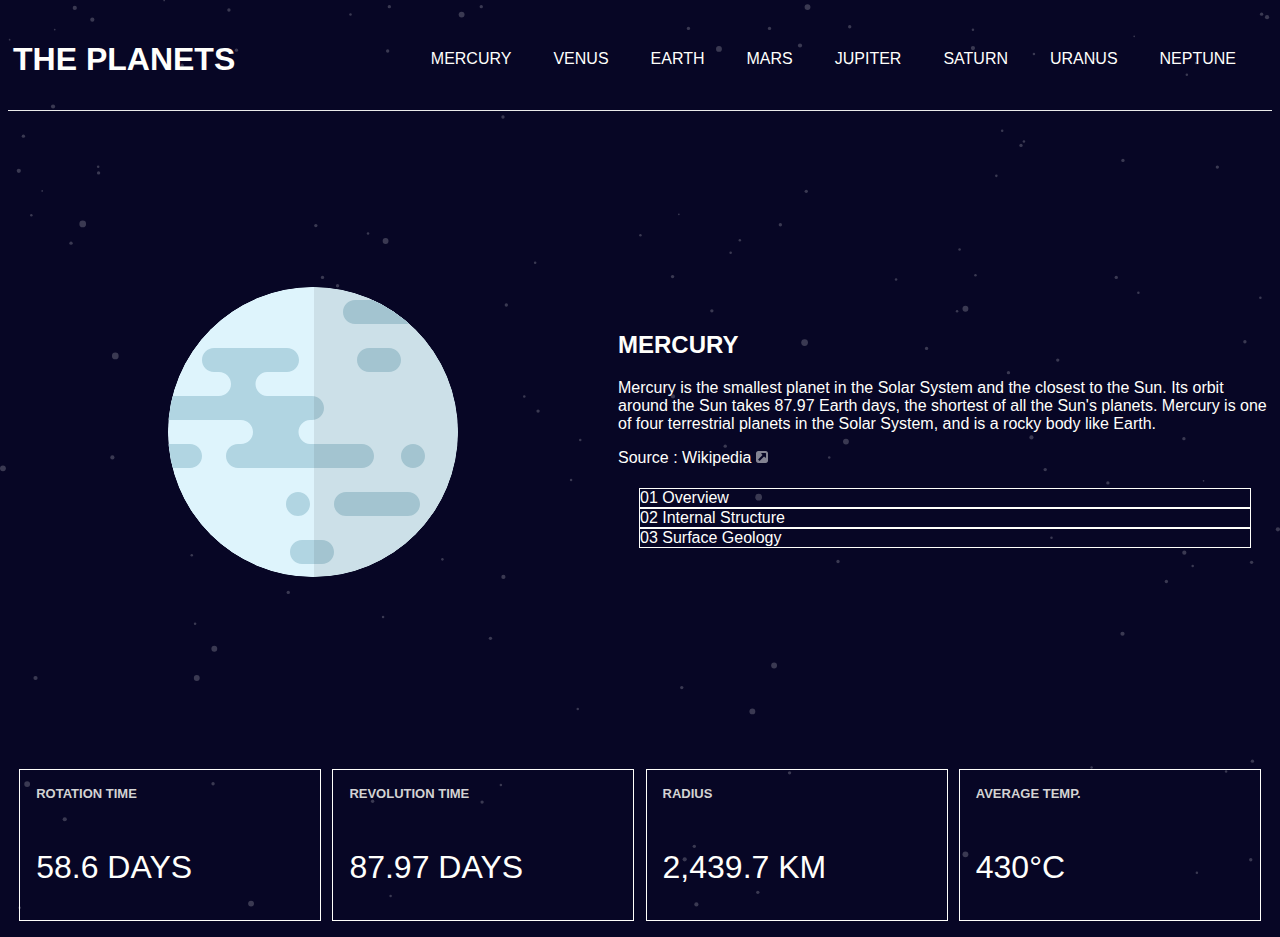
==== commit d3035404: "added h2 to tab overview of mercury" ====
--- a/index.html
+++ b/index.html
@@ -70,6 +70,9 @@
     </div>
 
     <div id="internal-structure" class="tab__content">
+
+      <h2 class="planet__name">MERCURY</h2>
+
       <div class="internal__structure">
         <p>Mercury appears to have a solid silicate crust and mantle overlying a 
           solid, iron sulfide outer core layer, a deeper liquid core layer, and 
@@ -82,6 +85,9 @@
     </div>
 
     <div id="surface-geology" class="tab__content">
+
+      <h2 class="planet__name">MERCURY</h2>
+
       <div class="surface__geology">
         <p>Mercury's surface is similar in appearance to that of the Moon, showing 
         extensive mare-like plains and heavy cratering, indicating that it has 
--- a/styles.css
+++ b/styles.css
@@ -1,4 +1,4 @@
-*{outline: 2px solid red}
+/* *{outline: 2px solid red} */
 
 /* Header */
 header {
@@ -160,6 +160,12 @@
   list-style: none;
 }
 
+.tab__list {
+  margin: 0 1rem;
+  padding: 5px;
+  list-style: none;
+}
+
 .tab__overview.inactive,
 .tab__internal__structure.inactive,
 .tab__surface__geology.inactive {
